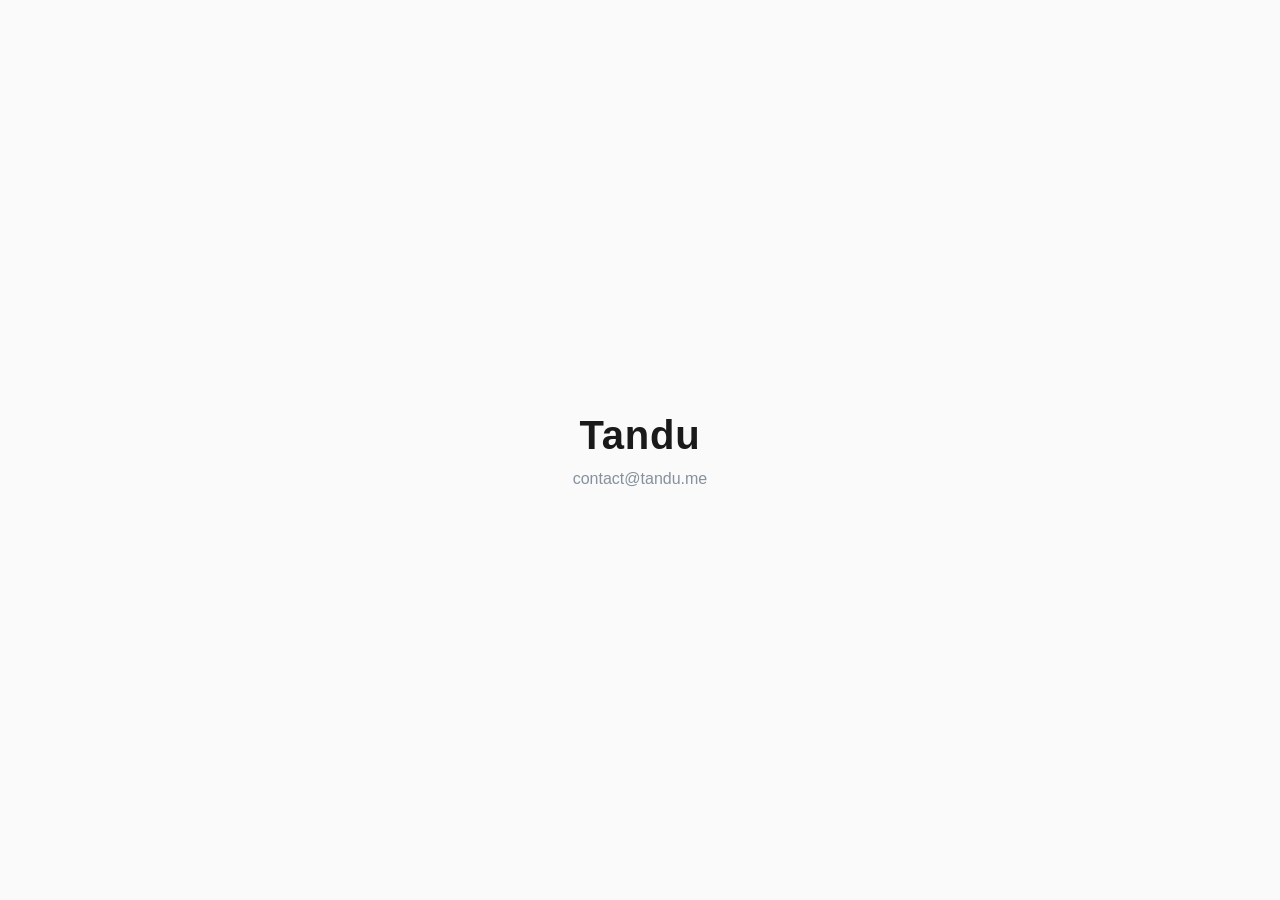
==== index.html @ ee0f7eb1 "Initial site" ====
<!doctype html>
<html lang="en">
<head>
  <meta charset="utf-8">
  <meta name="viewport" content="width=device-width, initial-scale=1">
  <title>Tandu</title>
  <style>
    html, body { height: 100%; margin: 0; }
    body {
      display: flex; align-items: center; justify-content: center;
      font-family: -apple-system, BlinkMacSystemFont, "Segoe UI", Roboto, sans-serif;
      background: #fafafa; color: #1a1a1a;
    }
    @media (prefers-color-scheme: dark) {
      body { background: #111; color: #eee; }
      a { color: #9ab; }
    }
    main { text-align: center; padding: 2rem; }
    h1 { font-size: 2.5rem; font-weight: 600; letter-spacing: 0.02em; margin: 0 0 0.75rem; }
    p { margin: 0; color: inherit; opacity: 0.7; }
    a { color: #567; text-decoration: none; }
  </style>
</head>
<body>
  <main>
    <h1>Tandu</h1>
    <p><a href="mailto:contact@tandu.me">contact@tandu.me</a></p>
  </main>
</body>
</html>
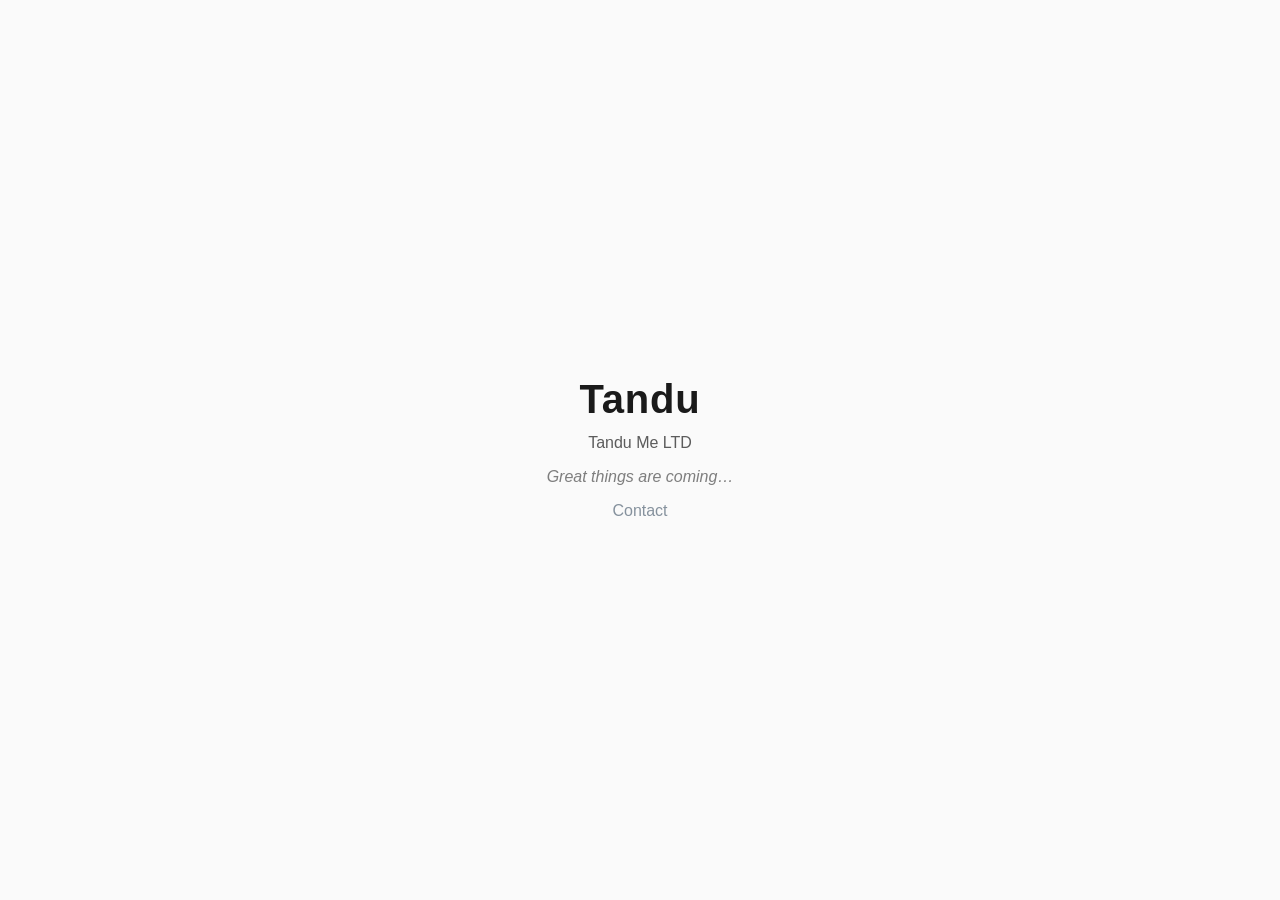
==== commit ee137ad0: "Add tagline" ====
--- a/index.html
+++ b/index.html
@@ -17,14 +17,17 @@
     }
     main { text-align: center; padding: 2rem; }
     h1 { font-size: 2.5rem; font-weight: 600; letter-spacing: 0.02em; margin: 0 0 0.75rem; }
-    p { margin: 0; color: inherit; opacity: 0.7; }
+    p { margin: 0.25rem 0; color: inherit; opacity: 0.7; }
+    .tagline { margin: 1rem 0; font-style: italic; opacity: 0.55; }
     a { color: #567; text-decoration: none; }
   </style>
 </head>
 <body>
   <main>
     <h1>Tandu</h1>
-    <p><a href="mailto:contact@tandu.me">contact@tandu.me</a></p>
+    <p>Tandu Me LTD</p>
+    <p class="tagline">Great things are coming&hellip;</p>
+    <p><a href="contact.html">Contact</a></p>
   </main>
 </body>
 </html>
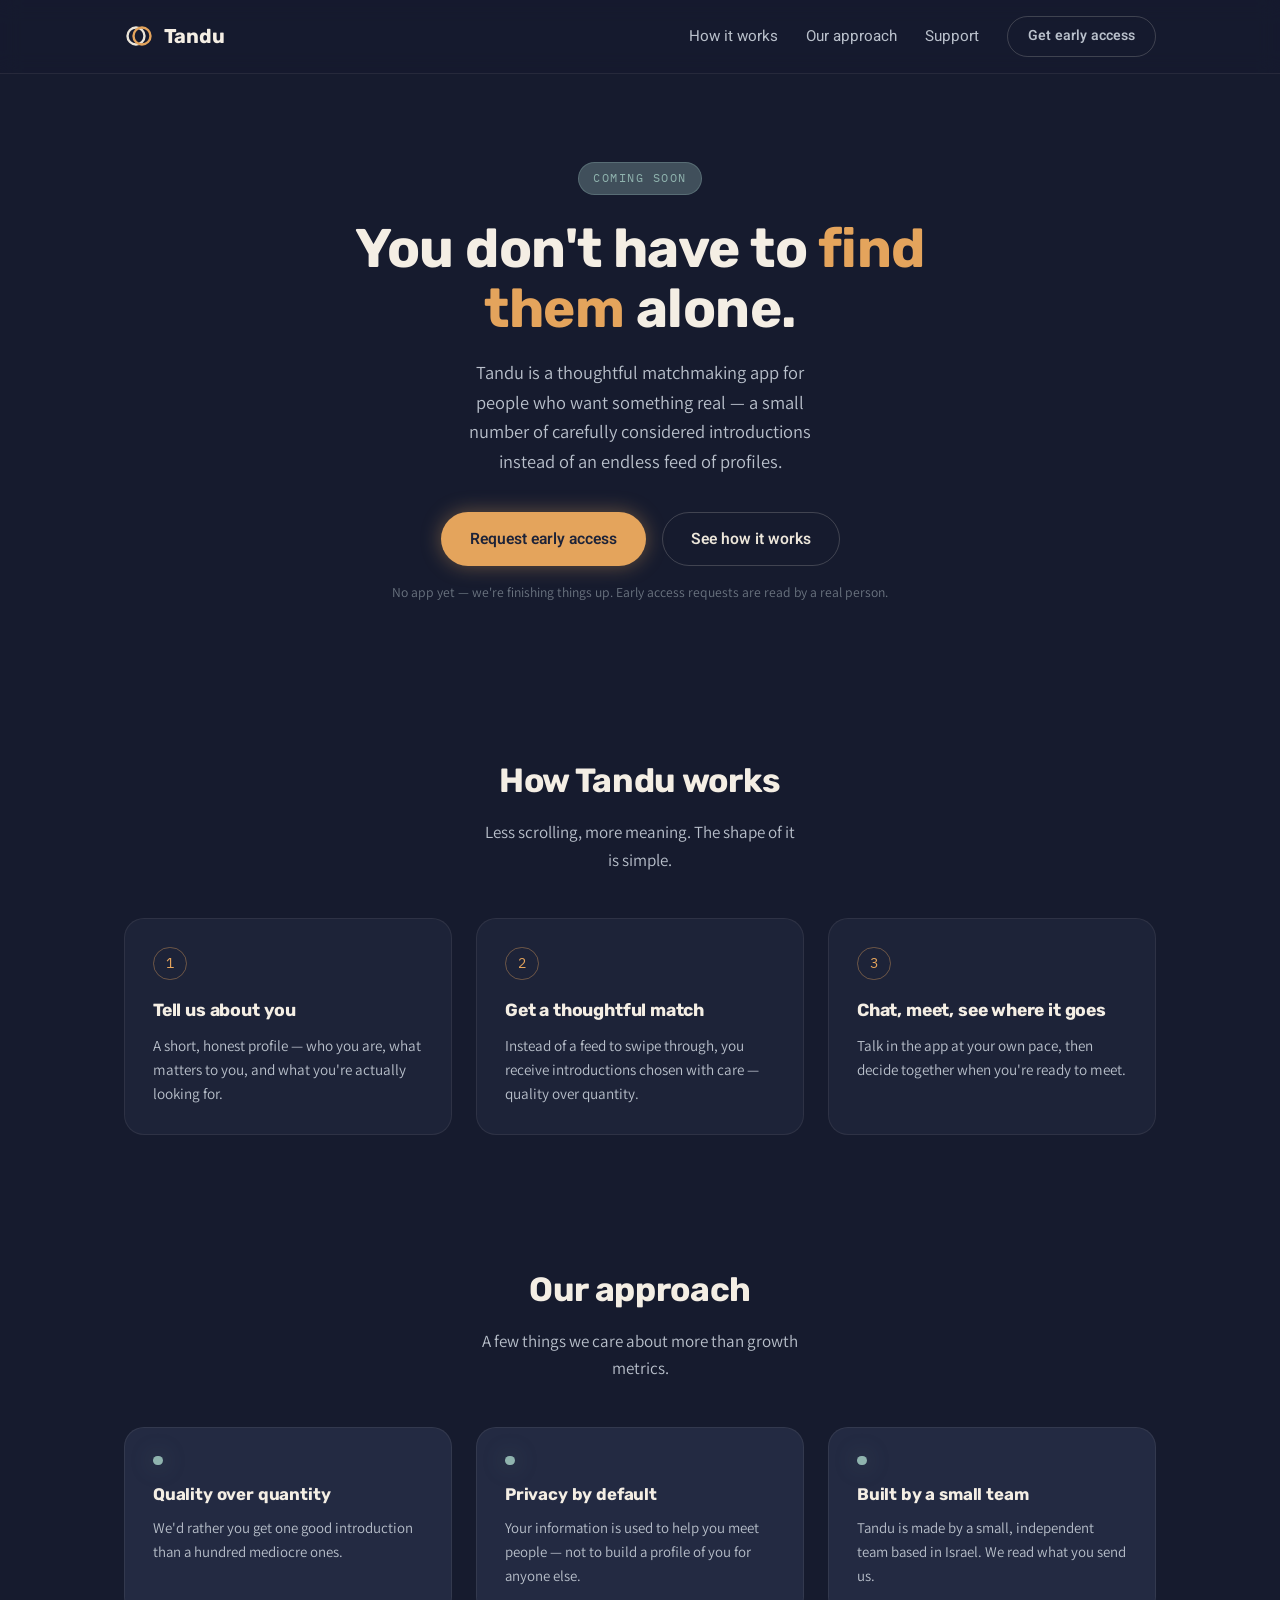
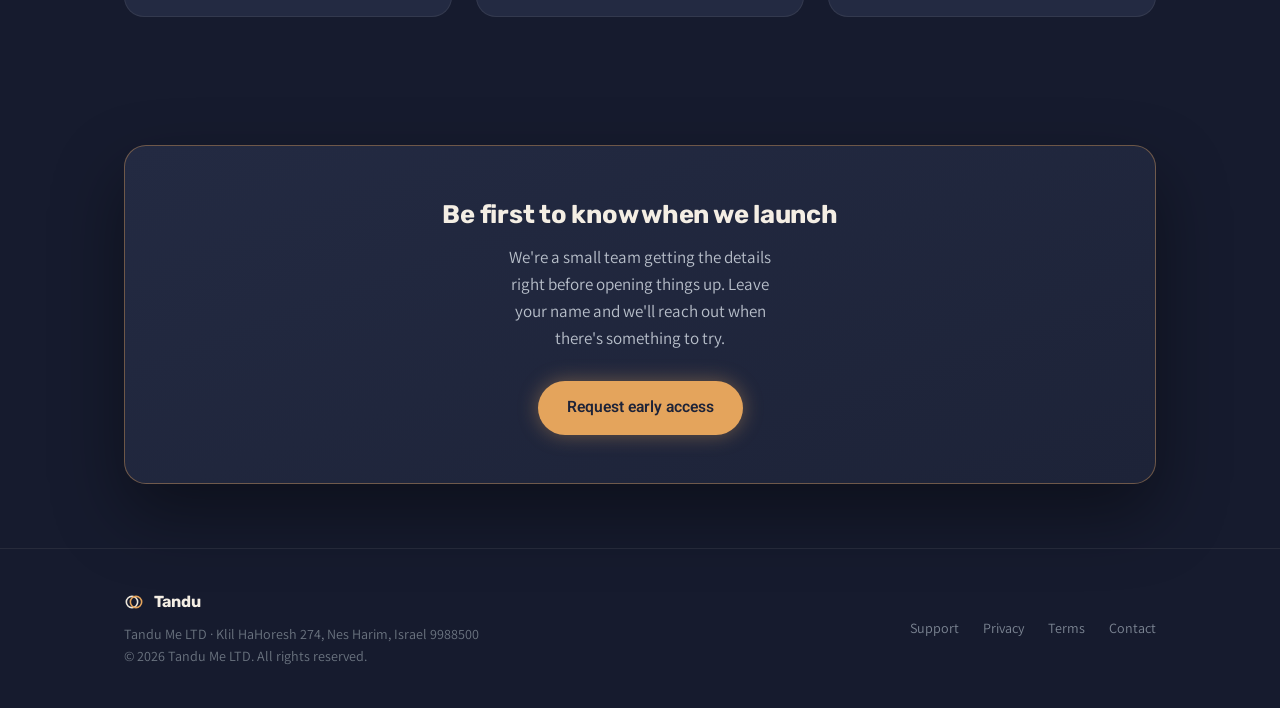
==== commit de292585: "Replace placeholder site with full pre-launch marketing site" ====
--- a/index.html
+++ b/index.html
@@ -2,32 +2,138 @@
 <html lang="en">
 <head>
   <meta charset="utf-8">
+  <title>Tandu — Thoughtful matchmaking</title>
+  <meta name="description" content="Tandu is a thoughtful matchmaking app for people who want something real — curated introductions instead of endless swiping.">
   <meta name="viewport" content="width=device-width, initial-scale=1">
-  <title>Tandu</title>
-  <style>
-    html, body { height: 100%; margin: 0; }
-    body {
-      display: flex; align-items: center; justify-content: center;
-      font-family: -apple-system, BlinkMacSystemFont, "Segoe UI", Roboto, sans-serif;
-      background: #fafafa; color: #1a1a1a;
-    }
-    @media (prefers-color-scheme: dark) {
-      body { background: #111; color: #eee; }
-      a { color: #9ab; }
-    }
-    main { text-align: center; padding: 2rem; }
-    h1 { font-size: 2.5rem; font-weight: 600; letter-spacing: 0.02em; margin: 0 0 0.75rem; }
-    p { margin: 0.25rem 0; color: inherit; opacity: 0.7; }
-    .tagline { margin: 1rem 0; font-style: italic; opacity: 0.55; }
-    a { color: #567; text-decoration: none; }
-  </style>
+  <meta name="theme-color" content="#161B2E">
+  <link rel="icon" href="assets/favicon.svg" type="image/svg+xml">
+  <link rel="preconnect" href="https://fonts.googleapis.com">
+  <link rel="preconnect" href="https://fonts.gstatic.com" crossorigin>
+  <link href="https://fonts.googleapis.com/css2?family=Rubik:wght@500;600;700&family=Assistant:wght@400;500;600&family=Heebo:wght@500;600&family=IBM+Plex+Mono:wght@400;500&display=swap" rel="stylesheet">
+  <link rel="stylesheet" href="assets/style.css">
 </head>
 <body>
+
+  <header class="site-header">
+    <div class="container">
+      <a class="brand plain" href="index.html">
+        <span class="mark">
+          <svg width="30" height="30" viewBox="0 0 30 30" fill="none">
+            <circle cx="12" cy="15" r="8.5" stroke="#ECE6DA" stroke-width="2.4"/>
+            <circle cx="18" cy="15" r="8.5" stroke="#E4A45C" stroke-width="2.4"/>
+          </svg>
+        </span>
+        <span class="brand-word">Tandu</span>
+      </a>
+      <nav class="site-nav">
+        <a href="#how-it-works">How it works</a>
+        <a href="#values">Our approach</a>
+        <a href="support.html">Support</a>
+        <a class="btn btn-ghost" href="mailto:hello@tandu.me?subject=Tandu%20early%20access&body=Hi%20Tandu%2C%0A%0AI%27d%20like%20to%20be%20added%20to%20the%20early%20access%20list.%0A%0AName%3A%0ACity%2FCountry%3A" style="padding:.5rem 1.25rem; font-size:.88rem;">Get early access</a>
+      </nav>
+    </div>
+  </header>
+
   <main>
-    <h1>Tandu</h1>
-    <p>Tandu Me LTD</p>
-    <p class="tagline">Great things are coming&hellip;</p>
-    <p><a href="contact.html">Contact</a></p>
+    <section class="hero">
+      <div class="container">
+        <span class="eyebrow">Coming soon</span>
+        <h1>You don't have to <span class="accent">find them</span> alone.</h1>
+        <p class="lead">Tandu is a thoughtful matchmaking app for people who want something real — a small number of carefully considered introductions instead of an endless feed of profiles.</p>
+        <div class="hero-actions">
+          <a class="btn btn-primary" href="mailto:hello@tandu.me?subject=Tandu%20early%20access&body=Hi%20Tandu%2C%0A%0AI%27d%20like%20to%20be%20added%20to%20the%20early%20access%20list.%0A%0AName%3A%0ACity%2FCountry%3A">Request early access</a>
+          <a class="btn btn-ghost" href="#how-it-works">See how it works</a>
+        </div>
+        <p class="hero-note">No app yet — we're finishing things up. Early access requests are read by a real person.</p>
+      </div>
+    </section>
+
+    <section id="how-it-works">
+      <div class="container">
+        <div class="section-head">
+          <h2>How Tandu works</h2>
+          <p>Less scrolling, more meaning. The shape of it is simple.</p>
+        </div>
+        <div class="steps">
+          <div class="step">
+            <div class="num">1</div>
+            <h3>Tell us about you</h3>
+            <p>A short, honest profile — who you are, what matters to you, and what you're actually looking for.</p>
+          </div>
+          <div class="step">
+            <div class="num">2</div>
+            <h3>Get a thoughtful match</h3>
+            <p>Instead of a feed to swipe through, you receive introductions chosen with care — quality over quantity.</p>
+          </div>
+          <div class="step">
+            <div class="num">3</div>
+            <h3>Chat, meet, see where it goes</h3>
+            <p>Talk in the app at your own pace, then decide together when you're ready to meet.</p>
+          </div>
+        </div>
+      </div>
+    </section>
+
+    <section id="values">
+      <div class="container">
+        <div class="section-head">
+          <h2>Our approach</h2>
+          <p>A few things we care about more than growth metrics.</p>
+        </div>
+        <div class="values">
+          <div class="value">
+            <div class="dot"></div>
+            <h3>Quality over quantity</h3>
+            <p>We'd rather you get one good introduction than a hundred mediocre ones.</p>
+          </div>
+          <div class="value">
+            <div class="dot"></div>
+            <h3>Privacy by default</h3>
+            <p>Your information is used to help you meet people — not to build a profile of you for anyone else.</p>
+          </div>
+          <div class="value">
+            <div class="dot"></div>
+            <h3>Built by a small team</h3>
+            <p>Tandu is made by a small, independent team based in Israel. We read what you send us.</p>
+          </div>
+        </div>
+      </div>
+    </section>
+
+    <section>
+      <div class="container">
+        <div class="waitlist">
+          <h2>Be first to know when we launch</h2>
+          <p>We're a small team getting the details right before opening things up. Leave your name and we'll reach out when there's something to try.</p>
+          <a class="btn btn-primary" href="mailto:hello@tandu.me?subject=Tandu%20early%20access&body=Hi%20Tandu%2C%0A%0AI%27d%20like%20to%20be%20added%20to%20the%20early%20access%20list.%0A%0AName%3A%0ACity%2FCountry%3A">Request early access</a>
+        </div>
+      </div>
+    </section>
   </main>
+
+  <footer class="site-footer">
+    <div class="container footer-grid">
+      <div>
+        <div class="brand" style="margin-bottom:.5rem;">
+          <span class="mark">
+            <svg width="20" height="20" viewBox="0 0 30 30" fill="none">
+              <circle cx="12" cy="15" r="8.5" stroke="#ECE6DA" stroke-width="2.4"/>
+              <circle cx="18" cy="15" r="8.5" stroke="#E4A45C" stroke-width="2.4"/>
+            </svg>
+          </span>
+          <span class="brand-word" style="font-size:1rem;">Tandu</span>
+        </div>
+        <div>Tandu Me LTD · Klil HaHoresh 274, Nes Harim, Israel 9988500</div>
+        <div>&copy; 2026 Tandu Me LTD. All rights reserved.</div>
+      </div>
+      <div class="footer-links">
+        <a href="support.html">Support</a>
+        <a href="privacy.html">Privacy</a>
+        <a href="terms.html">Terms</a>
+        <a href="mailto:contact@tandu.me">Contact</a>
+      </div>
+    </div>
+  </footer>
+
 </body>
 </html>
--- a/assets/style.css
+++ b/assets/style.css
@@ -0,0 +1,287 @@
+/* Tandu design tokens — derived from the product's own token set */
+:root {
+  --ink-night: #161B2E;
+  --ink-slate: #1D2338;
+  --ink-slate-2: #232A42;
+  --ink-slate-3: #2B3350;
+  --ink-deep: #12141F;
+
+  --amber-light: #F0C48A;
+  --amber: #E4A45C;
+  --amber-deep: #B9743F;
+  --terracotta: #C97F58;
+  --teal: #8FB3AE;
+  --teal-soft: rgba(143, 179, 174, .35);
+
+  --ivory: #F4EEE4;
+  --ivory-tint: #EBE1D2;
+
+  --fg-primary: #ECE6DA;
+  --fg-secondary: #B9C0CB;
+  --fg-tertiary: #98A1AD;
+  --fg-muted: #7C8593;
+  --fg-faint: #6B7480;
+
+  --border-subtle: rgba(236, 230, 218, .08);
+  --border-default: rgba(236, 230, 218, .12);
+  --border-strong: rgba(236, 230, 218, .2);
+  --border-amber: rgba(228, 164, 92, .4);
+  --border-teal: rgba(143, 179, 174, .3);
+
+  --radius-md: 16px;
+  --radius-lg: 18px;
+  --radius-xl: 20px;
+  --radius-2xl: 22px;
+  --radius-pill: 100px;
+
+  --font-display: "Rubik", sans-serif;
+  --font-body: "Assistant", sans-serif;
+  --font-alt: "Heebo", sans-serif;
+  --font-mono: "IBM Plex Mono", monospace;
+
+  --shadow-md: 0 20px 48px rgba(0, 0, 0, .38);
+  --shadow-lg: 0 30px 70px rgba(0, 0, 0, .4);
+  --glow-amber-sm: 0 0 20px rgba(228, 164, 92, .4);
+  --glow-amber-md: 0 0 40px rgba(228, 164, 92, .45);
+  --glow-teal-sm: 0 0 24px rgba(143, 179, 174, .35);
+}
+
+* { box-sizing: border-box; }
+
+html { scroll-behavior: smooth; }
+
+body {
+  margin: 0;
+  background: var(--ink-night);
+  color: var(--fg-primary);
+  font-family: var(--font-body);
+  font-size: 17px;
+  line-height: 1.6;
+  -webkit-font-smoothing: antialiased;
+}
+
+h1, h2, h3, .brand-word {
+  font-family: var(--font-display);
+  font-weight: 700;
+  letter-spacing: -0.01em;
+  color: var(--ivory);
+  margin: 0;
+}
+
+a { color: var(--teal); }
+a.plain { color: inherit; text-decoration: none; }
+
+.container {
+  max-width: 1080px;
+  margin: 0 auto;
+  padding: 0 1.5rem;
+}
+
+/* header */
+.site-header {
+  position: sticky;
+  top: 0;
+  z-index: 10;
+  background: rgba(22, 27, 46, .85);
+  backdrop-filter: blur(10px);
+  border-bottom: 1px solid var(--border-subtle);
+}
+.site-header .container {
+  display: flex;
+  align-items: center;
+  justify-content: space-between;
+  padding-top: 1rem;
+  padding-bottom: 1rem;
+}
+.brand { display: flex; align-items: center; gap: .6rem; }
+.brand-word { font-size: 1.25rem; }
+.site-nav { display: flex; gap: 1.75rem; align-items: center; }
+.site-nav a {
+  color: var(--fg-secondary);
+  text-decoration: none;
+  font-size: .95rem;
+  font-family: var(--font-alt);
+}
+.site-nav a:hover { color: var(--ivory); }
+
+/* logo mark: two interlocking rings */
+.mark { display: inline-block; }
+.mark svg { display: block; }
+
+/* buttons */
+.btn {
+  display: inline-flex;
+  align-items: center;
+  justify-content: center;
+  gap: .5rem;
+  padding: .85rem 1.75rem;
+  border-radius: var(--radius-pill);
+  font-family: var(--font-alt);
+  font-weight: 600;
+  font-size: .98rem;
+  text-decoration: none;
+  border: 1px solid transparent;
+  cursor: pointer;
+  transition: transform .15s ease, box-shadow .15s ease, background .15s ease;
+}
+.btn-primary {
+  background: var(--amber);
+  color: var(--ink-slate);
+  box-shadow: var(--glow-amber-sm);
+}
+.btn-primary:hover { box-shadow: var(--glow-amber-md); transform: translateY(-1px); }
+.btn-ghost {
+  background: transparent;
+  color: var(--fg-primary);
+  border-color: var(--border-strong);
+}
+.btn-ghost:hover { border-color: var(--border-amber); color: var(--ivory); }
+
+/* hero */
+.hero {
+  padding: 5.5rem 0 4.5rem;
+  text-align: center;
+}
+.eyebrow {
+  display: inline-block;
+  font-family: var(--font-mono);
+  font-size: .78rem;
+  letter-spacing: .12em;
+  text-transform: uppercase;
+  color: var(--teal);
+  background: var(--teal-soft);
+  border: 1px solid var(--border-teal);
+  padding: .35rem .9rem;
+  border-radius: var(--radius-pill);
+  margin-bottom: 1.5rem;
+}
+.hero h1 {
+  font-size: clamp(2.2rem, 5vw, 3.4rem);
+  line-height: 1.1;
+  max-width: 18ch;
+  margin: 0 auto 1.25rem;
+}
+.hero h1 .accent { color: var(--amber); }
+.hero p.lead {
+  max-width: 42ch;
+  margin: 0 auto 2.25rem;
+  color: var(--fg-secondary);
+  font-size: 1.15rem;
+}
+.hero-actions {
+  display: flex;
+  gap: 1rem;
+  justify-content: center;
+  flex-wrap: wrap;
+}
+.hero-note {
+  margin-top: 1rem;
+  font-size: .85rem;
+  color: var(--fg-faint);
+}
+
+/* sections */
+section { padding: 4rem 0; }
+.section-head { text-align: center; margin-bottom: 2.75rem; }
+.section-head h2 { font-size: clamp(1.6rem, 3vw, 2.1rem); margin-bottom: .75rem; }
+.section-head p { color: var(--fg-secondary); max-width: 40ch; margin: 0 auto; }
+
+/* steps */
+.steps {
+  display: grid;
+  grid-template-columns: repeat(3, 1fr);
+  gap: 1.5rem;
+}
+.step {
+  background: var(--ink-slate);
+  border: 1px solid var(--border-subtle);
+  border-radius: var(--radius-xl);
+  padding: 1.75rem;
+}
+.step .num {
+  font-family: var(--font-mono);
+  color: var(--amber);
+  font-size: .85rem;
+  border: 1px solid var(--border-amber);
+  width: 2.1rem; height: 2.1rem;
+  border-radius: 50%;
+  display: flex; align-items: center; justify-content: center;
+  margin-bottom: 1rem;
+}
+.step h3 { font-size: 1.1rem; margin-bottom: .5rem; }
+.step p { color: var(--fg-secondary); margin: 0; font-size: .95rem; }
+
+/* values */
+.values {
+  display: grid;
+  grid-template-columns: repeat(3, 1fr);
+  gap: 1.5rem;
+}
+.value {
+  padding: 1.75rem;
+  border-radius: var(--radius-xl);
+  background: var(--ink-slate-2);
+  border: 1px solid var(--border-subtle);
+}
+.value .dot {
+  width: .6rem; height: .6rem; border-radius: 50%;
+  background: var(--teal);
+  box-shadow: var(--glow-teal-sm);
+  margin-bottom: 1rem;
+}
+.value h3 { font-size: 1.05rem; margin-bottom: .5rem; }
+.value p { color: var(--fg-secondary); margin: 0; font-size: .93rem; }
+
+/* waitlist card */
+.waitlist {
+  background: linear-gradient(160deg, var(--ink-slate-2), var(--ink-slate));
+  border: 1px solid var(--border-amber);
+  border-radius: var(--radius-2xl);
+  padding: 3rem 2rem;
+  text-align: center;
+  box-shadow: var(--shadow-lg);
+}
+.waitlist h2 { margin-bottom: .6rem; }
+.waitlist p { color: var(--fg-secondary); margin: 0 auto 1.75rem; max-width: 36ch; }
+
+/* footer */
+.site-footer {
+  border-top: 1px solid var(--border-subtle);
+  padding: 2.5rem 0;
+  color: var(--fg-faint);
+  font-size: .88rem;
+}
+.footer-grid {
+  display: flex;
+  justify-content: space-between;
+  align-items: center;
+  flex-wrap: wrap;
+  gap: 1rem;
+}
+.footer-links { display: flex; gap: 1.5rem; flex-wrap: wrap; }
+.footer-links a { color: var(--fg-muted); text-decoration: none; }
+.footer-links a:hover { color: var(--ivory); }
+
+/* simple/legal pages */
+.legal {
+  padding: 3.5rem 0 5rem;
+}
+.legal h1 { font-size: 2rem; margin-bottom: .5rem; }
+.legal .updated { color: var(--fg-faint); font-size: .88rem; margin-bottom: 2.5rem; }
+.legal h2 { font-size: 1.2rem; margin: 2.25rem 0 .75rem; color: var(--ivory); }
+.legal p, .legal li { color: var(--fg-secondary); font-size: .98rem; }
+.legal ul { padding-inline-start: 1.25rem; }
+.legal a { color: var(--teal); }
+
+/* support/faq */
+.faq-item {
+  border-bottom: 1px solid var(--border-subtle);
+  padding: 1.5rem 0;
+}
+.faq-item h3 { font-size: 1.05rem; margin-bottom: .5rem; color: var(--ivory); }
+.faq-item p { color: var(--fg-secondary); margin: 0; }
+
+@media (max-width: 720px) {
+  .steps, .values { grid-template-columns: 1fr; }
+  .site-nav { display: none; }
+}
